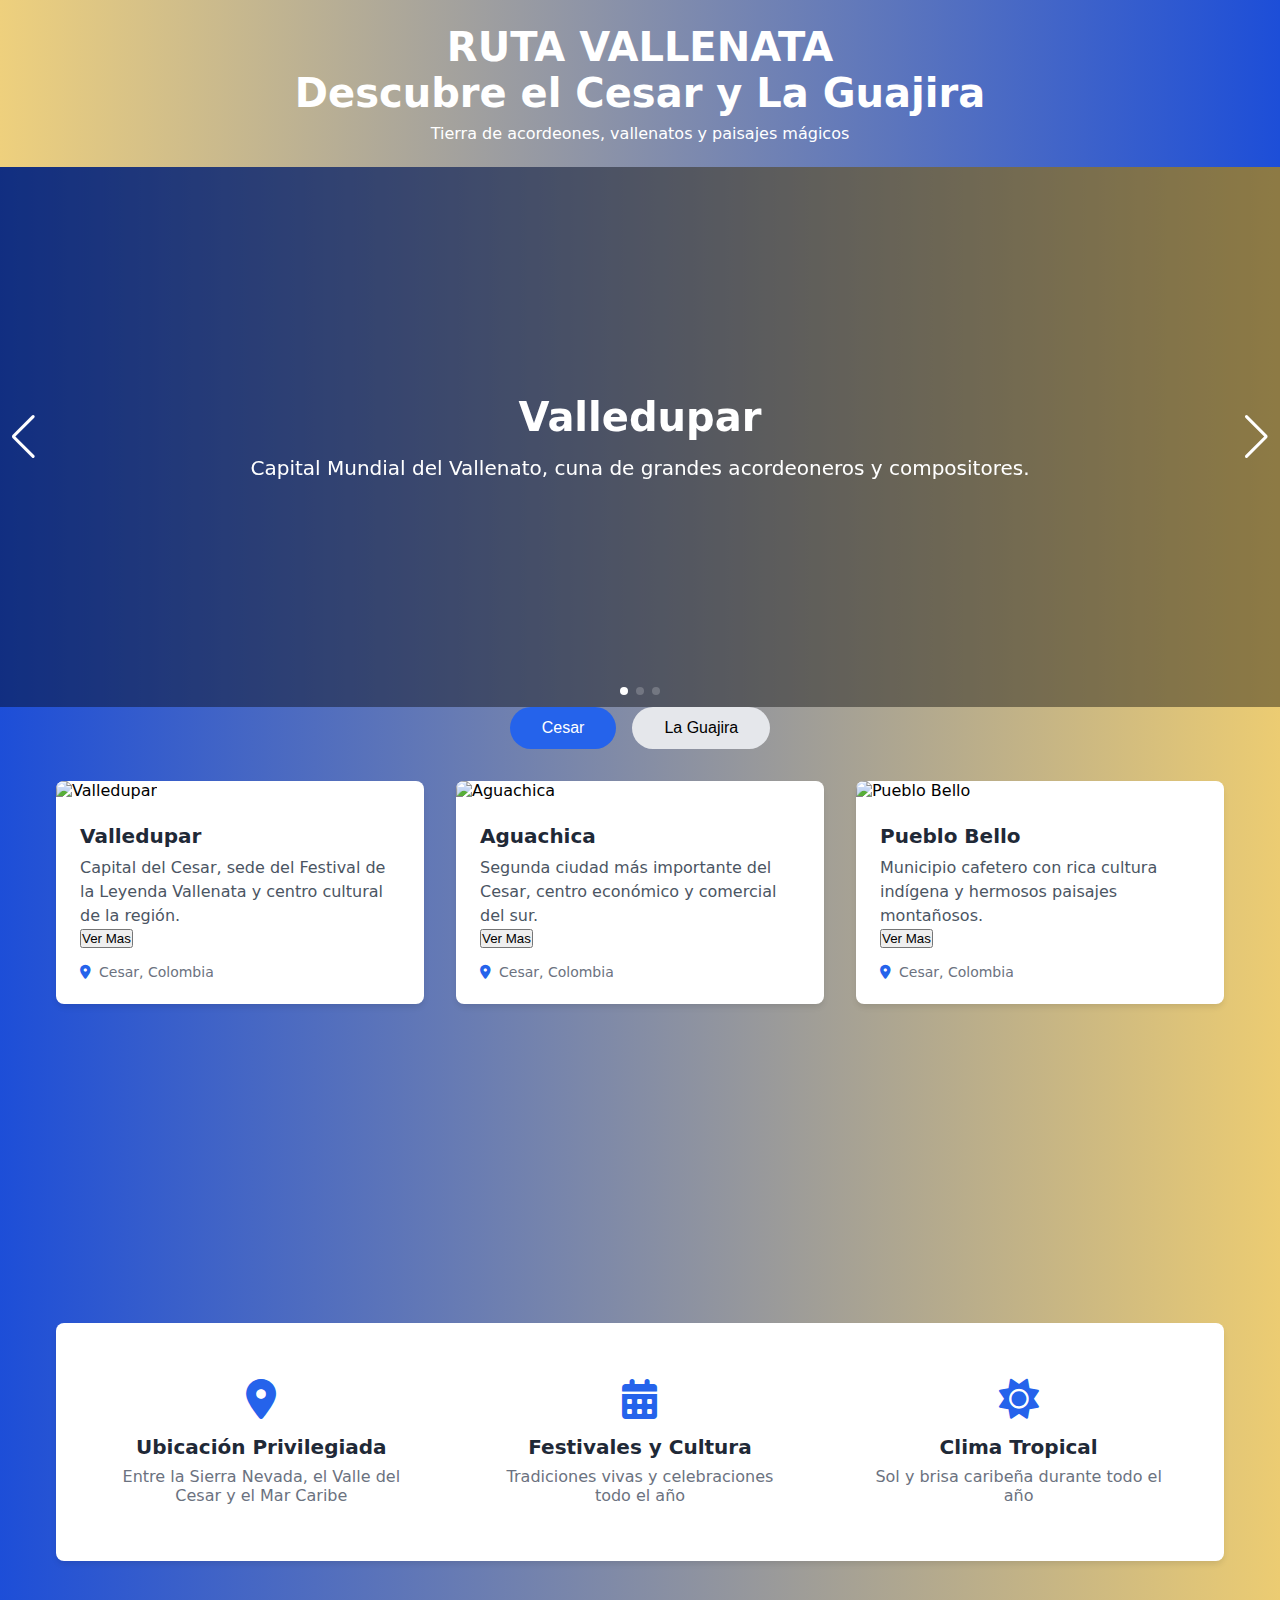
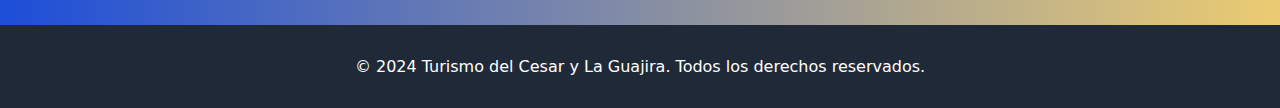
==== index.html @ 627a675b "Add files via upload" ====
<!DOCTYPE html>
<html lang="es">
<head>
    <meta charset="UTF-8">
    <meta name="viewport" content="width=device-width, initial-scale=1.0">
    <title>RUTA VALLENATA</title>
    <link rel="stylesheet" href="https://cdn.jsdelivr.net/npm/swiper@10/swiper-bundle.min.css">
    <link href="https://cdn.jsdelivr.net/npm/bootstrap@5.0.2/dist/css/bootstrap.min.css" rel="stylesheet" integrity="sha384-EVSTQN3/azprG1Anm3QDgpJLIm9Nao0Yz1ztcQTwFspd3yD65VohhpuuCOmLASjC" crossorigin="anonymous">
    <link rel="stylesheet" href="https://cdnjs.cloudflare.com/ajax/libs/font-awesome/6.0.0/css/all.min.css">
    <link rel="stylesheet" href="styles.css">
</head>
<body>
    <div class="min-h-screen">
        <header>
            <div align="center" class="container" >
               <h1 >RUTA VALLENATA</h1>
                <h1 >Descubre el Cesar y La Guajira</h1>
                <p >Tierra de acordeones, vallenatos y paisajes mágicos</p>
            </div>
        </header>

        <div class="hero">
            <div class="swiper">
                <div class="swiper-wrapper">
                    <div class="swiper-slide">
                        <div class="slide-content" style="background-image: url('https://upload.wikimedia.org/wikipedia/commons/thumb/6/67/Plaza_Valledupar.jpg/1200px-Plaza_Valledupar.jpg')">
                            <div class="overlay">
                                <h2>Valledupar</h2>
                                <p>Capital Mundial del Vallenato, cuna de grandes acordeoneros y compositores.</p>
                            </div>
                        </div>
                    </div>
                    <div class="swiper-slide">
                        <div class="slide-content" style="background-image: url('https://ecolodgecolombia.com/wp-content/uploads/2020/10/Cabo-de-la-Vela.jpg')">
                            <div class="overlay">
                                <h2>Cabo de la Vela</h2>
                                <p>Paraíso natural en La Guajira con playas vírgenes y atardeceres espectaculares.</p>
                            </div>
                        </div>
                    </div>
                    <div class="swiper-slide">
                        <div class="slide-content" style="background-image: url('https://siturcesar.com/multimedia/destinos/destino-2/portada.jpg')">
                            <div class="overlay">
                                <h2>Pueblo Bello</h2>
                                <p>Pueblo mágico rodeado de montañas y productor del mejor café orgánico.</p>
                            </div>
                        </div>
                    </div>
                </div>
                <div class="swiper-pagination"></div>
                <div class="swiper-button-prev"></div>
                <div class="swiper-button-next"></div>
            </div>
        </div>

        <main class="container">
            <div class="region-tabs">
                <button class="region-btn active" data-region="cesar">Cesar</button>
                <button class="region-btn" data-region="guajira">La Guajira</button>
            </div>

            <div class="destinations" id="cesar-destinations">
                <div class="card">
                    <img src="https://valledupar-cesar.gov.co/PublishingImages/VALLEDUPAR.jpeg" alt="Valledupar">
                    <div class="card-content">
                        <h3>Valledupar</h3>
                        <p>Capital del Cesar, sede del Festival de la Leyenda Vallenata y centro cultural de la región.</p>
                        <button onclick="window.location.href='valledupar.html'"  type="button" class="btn btn-info">Ver Mas</button>
                        <div class="location">
                            <i class="fas fa-map-marker-alt"></i>
                            <span>Cesar, Colombia</span>
                        </div>
                    </div>
                </div>






                
                <div class="card">
                    <img src="https://pelecanus.com.co/wp-content/uploads/2023/06/Cesar.jpg" alt="Aguachica">
                    <div class="card-content">
                        <h3>Aguachica</h3>
                        <p>Segunda ciudad más importante del Cesar, centro económico y comercial del sur.</p>
                        <button  onclick="window.location.href='aguachica.html'" type="button" class="btn btn-info">Ver Mas</button>
                        <div class="location">
                            <i class="fas fa-map-marker-alt"></i>
                            <span>Cesar, Colombia</span>
                        </div>
                    </div>
                </div>
                <div class="card">
                    <img src="https://viajaporcolombia.com/images/pueblo-bello-1.jpg" alt="Pueblo Bello">
                    <div class="card-content">
                        <h3>Pueblo Bello</h3>
                        <p>Municipio cafetero con rica cultura indígena y hermosos paisajes montañosos.</p>
                        <button onclick="window.location.href='pueblo_bello.html'"  type="button" class="btn btn-info">Ver Mas</button>
                        <div class="location">
                            <i class="fas fa-map-marker-alt"></i>
                            <span>Cesar, Colombia</span>
                        </div>
                    </div>
                </div>
                <div class="card">
                    <img src="https://siturcesar.com/multimedia/destinos/destino-3/imagen-0.jpg" alt="Manaure">
                    <div class="card-content">
                        <h3>Manaure Balcón del Cesar</h3>
                        <p>Mirador natural con clima templado y hermosos paisajes de la Serranía del Perijá.</p>
                        <button onclick="window.location.href='manaure.html'"   type="button" class="btn btn-info">Ver Mas</button>
                        <div class="location">
                            <i class="fas fa-map-marker-alt"></i>
                            <span>Cesar, Colombia</span>
                        </div>
                    </div>
                </div>
                <div class="card">
                    <img src="https://dynamic-media-cdn.tripadvisor.com/media/photo-o/1c/8a/68/7a/caption.jpg?w=400&h=300&s=1" alt="San Alberto">
                    <div class="card-content">
                        <h3>San Alberto</h3>
                        <p>Capital palmera de Colombia, rodeada de naturaleza y agricultura.</p>
                        <button onclick="window.location.href='san_alberto.html'"  type="button" class="btn btn-info">Ver Mas</button>
                        <div class="location">
                            <i class="fas fa-map-marker-alt"></i>
                            <span>Cesar, Colombia</span>
                        </div>
                    </div>
                </div>
            </div>

            <div class="destinations hidden" id="guajira-destinations">
                <div class="card">
                    <img src="https://teyunatours.com/wp-content/uploads/2021/04/Wayuu-Cabo-de-la-vela-experience-travel-teyuna-Guajira-desert-natives-sea-Colombia-beach.jpg" alt="Cabo de la Vela">
                    <div class="card-content">
                        <h3>Cabo de la Vela</h3>
                        <p>Destino turístico por excelencia, con playas vírgenes y deportes acuáticos.</p>
                        <button type="button" class="btn btn-info">Ver Mas</button>
                        <div class="location">
                            <i class="fas fa-map-marker-alt"></i>
                            <span>La Guajira, Colombia</span>
                        </div>
                    </div>
                </div>
                <div class="card">
                    <img src="https://turcol.co/wp-content/uploads/2022/04/cabo-de-la-vela-y-punta-gallinas-4.png" alt="Punta Gallinas">
                    <div class="card-content">
                        <h3>Punta Gallinas</h3>
                        <p>Punto más septentrional de Sudamérica, con dunas y paisajes desérticos únicos.</p>
                        <button type="button" class="btn btn-info">Ver Mas</button>
                        <div class="location">
                            <i class="fas fa-map-marker-alt"></i>
                            <span>La Guajira, Colombia</span>
                        </div>
                    </div>
                </div>
                <div class="card">
                    <img src="https://encrypted-tbn0.gstatic.com/images?q=tbn:ANd9GcQ-xIZVqWsAdvBWgRjPUQlE154An3kyF35bCg&s" alt="Palomino">
                    <div class="card-content">
                        <h3>Palomino</h3>
                        <p>Pueblo costero con playas paradisíacas y turismo ecológico.</p>
                        <button type="button" class="btn btn-info">Ver Mas</button>
                        <div class="location">
                            <i class="fas fa-map-marker-alt"></i>
                            <span>La Guajira, Colombia</span>
                        </div>
                    </div>
                </div>
                <div class="card">
                    <img src="https://regioncaribe.com.co/wp-content/uploads/2023/03/Noticias-de-Riohacha-La-Guajira.jpg" alt="Riohacha">
                    <div class="card-content">
                        <h3>Riohacha</h3>
                        <p>Capital de La Guajira, con su hermoso malecón y cultura wayúu.</p>
                        <button type="button" class="btn btn-info">Ver Mas</button>
                        <div class="location">
                            <i class="fas fa-map-marker-alt"></i>
                            <span>La Guajira, Colombia</span>
                        </div>
                    </div>
                </div>
            </div>

            <div class="features">
                <div class="feature">
                    <i class="fas fa-map-marker-alt"></i>
                    <h3>Ubicación Privilegiada</h3>
                    <p>Entre la Sierra Nevada, el Valle del Cesar y el Mar Caribe</p>
                </div>
                <div class="feature">
                    <i class="fas fa-calendar-alt"></i>
                    <h3>Festivales y Cultura</h3>
                    <p>Tradiciones vivas y celebraciones todo el año</p>
                </div>
                <div class="feature">
                    <i class="fas fa-sun"></i>
                    <h3>Clima Tropical</h3>
                    <p>Sol y brisa caribeña durante todo el año</p>
                </div>
            </div>
        </main>

        <footer>
            <div class="container">
                <p>© 2024 Turismo del Cesar y La Guajira. Todos los derechos reservados.</p>
            </div>
        </footer>
    </div>
    <script src="https://cdn.jsdelivr.net/npm/bootstrap@5.0.2/dist/js/bootstrap.bundle.min.js" integrity="sha384-MrcW6ZMFYlzcLA8Nl+NtUVF0sA7MsXsP1UyJoMp4YLEuNSfAP+JcXn/tWtIaxVXM" crossorigin="anonymous"></script>
    <script src="https://cdn.jsdelivr.net/npm/swiper@10/swiper-bundle.min.js"></script>
    <script src="script.js"></script>
</body>
</html>
---- styles.css ----
/* Base styles */
* {
    margin: 0;
    padding: 0;
    box-sizing: border-box;
}

body {
    font-family: 'Inter', system-ui, sans-serif;
    background: linear-gradient(to right, #1d4ed8, #eccc72);
    
    min-height: 100vh;
}

.container {
    max-width: 1200px;
    margin: 0 auto;
    padding: 0 1rem;
}

/* Header */
header {
    background: linear-gradient(to right, #eed07d, #1d4ed8);
    color: white;
    padding: 1.5rem 0;
}

header h1 {
    font-size: 2.5rem;
    font-weight: bold;
}

header p {
    margin-top: 0.5rem;
}

/* Hero Section */
.hero {
    height: 60vh;
    position: relative;
}

.swiper {
    width: 100%;
    height: 100%;
}

.slide-content {
    height: 100%;
    background-size: cover;
    background-position: center;
    position: relative;
}

.overlay {
    position: absolute;
    inset: 0;
    background: rgba(0, 0, 0, 0.4);
    display: flex;
    flex-direction: column;
    justify-content: center;
    align-items: center;
    color: white;
    text-align: center;
    padding: 2rem;
}

.overlay h2 {
    font-size: 2.5rem;
    font-weight: bold;
    margin-bottom: 1rem;
}

.overlay p {
    font-size: 1.25rem;
}

/* Main Content */
main {
    padding: 3rem 0;
}

/* Region Tabs */
.region-tabs {
    display: flex;
    justify-content: center;
    margin-bottom: 2rem;
}

.region-btn {
    padding: 0.75rem 2rem;
    margin: 0 0.5rem;
    border: none;
    border-radius: 9999px;
    background-color: #e5e7eb;
    cursor: pointer;
    transition: all 0.3s ease;
    font-size: 1rem;
    font-weight: 500;
}

.region-btn.active {
    background-color: #2563eb;
    color: white;
}

/* Destination Cards */
.destinations {
    display: grid;
    grid-template-columns: repeat(auto-fit, minmax(300px, 1fr));
    gap: 2rem;
    margin-bottom: 4rem;
}

.destinations.hidden {
    display: none;
}

.card {
    background: white;
    border-radius: 0.5rem;
    overflow: hidden;
    box-shadow: 0 4px 6px -1px rgba(0, 0, 0, 0.1);
    transition: transform 0.3s ease;
}

.card:hover {
    transform: translateY(-5px);
}

.card img {
    width: 100%;
    height: 200px;
    object-fit: cover;
}

.card-content {
    padding: 1.5rem;
}

.card h3 {
    font-size: 1.25rem;
    font-weight: bold;
    margin-bottom: 0.5rem;
    color: #1f2937;
}

.card p {
    color: #4b5563;
    line-height: 1.5;
}

.location {
    display: flex;
    align-items: center;
    color: #6b7280;
    font-size: 0.875rem;
    margin-top: 1rem;
}

.location i {
    margin-right: 0.5rem;
    color: #2563eb;
}

/* Features Section */
.features {
    display: grid;
    grid-template-columns: repeat(auto-fit, minmax(250px, 1fr));
    gap: 2rem;
    margin-top: 4rem;
    background-color: white;
    padding: 2rem;
    border-radius: 0.5rem;
    box-shadow: 0 4px 6px -1px rgba(0, 0, 0, 0.1);
}

.feature {
    text-align: center;
    padding: 1.5rem;
}

.feature i {
    font-size: 2.5rem;
    color: #2563eb;
    margin-bottom: 1rem;
}

.feature h3 {
    font-size: 1.25rem;
    font-weight: bold;
    margin-bottom: 0.5rem;
    color: #1f2937;
}

.feature p {
    color: #6b7280;
}

/* Footer */
footer {
    background-color: #1f2937;
    color: white;
    padding: 2rem 0;
    text-align: center;
    margin-top: 4rem;
}

/* Responsive Design */
@media (max-width: 768px) {
    header h1 {
        font-size: 2rem;
    }

    .overlay h2 {
        font-size: 2rem;
    }

    .overlay p {
        font-size: 1rem;
    }

    .region-btn {
        padding: 0.5rem 1.5rem;
        font-size: 0.875rem;
    }
}

/* Swiper Navigation Styles */
.swiper-button-next,
.swiper-button-prev {
    color: white !important;
}

.swiper-pagination-bullet {
    background: white !important;
}

.swiper-pagination-bullet-active {
    background: white !important;
}

.logort{
    width: 200px;
    height: 170px;
    
}
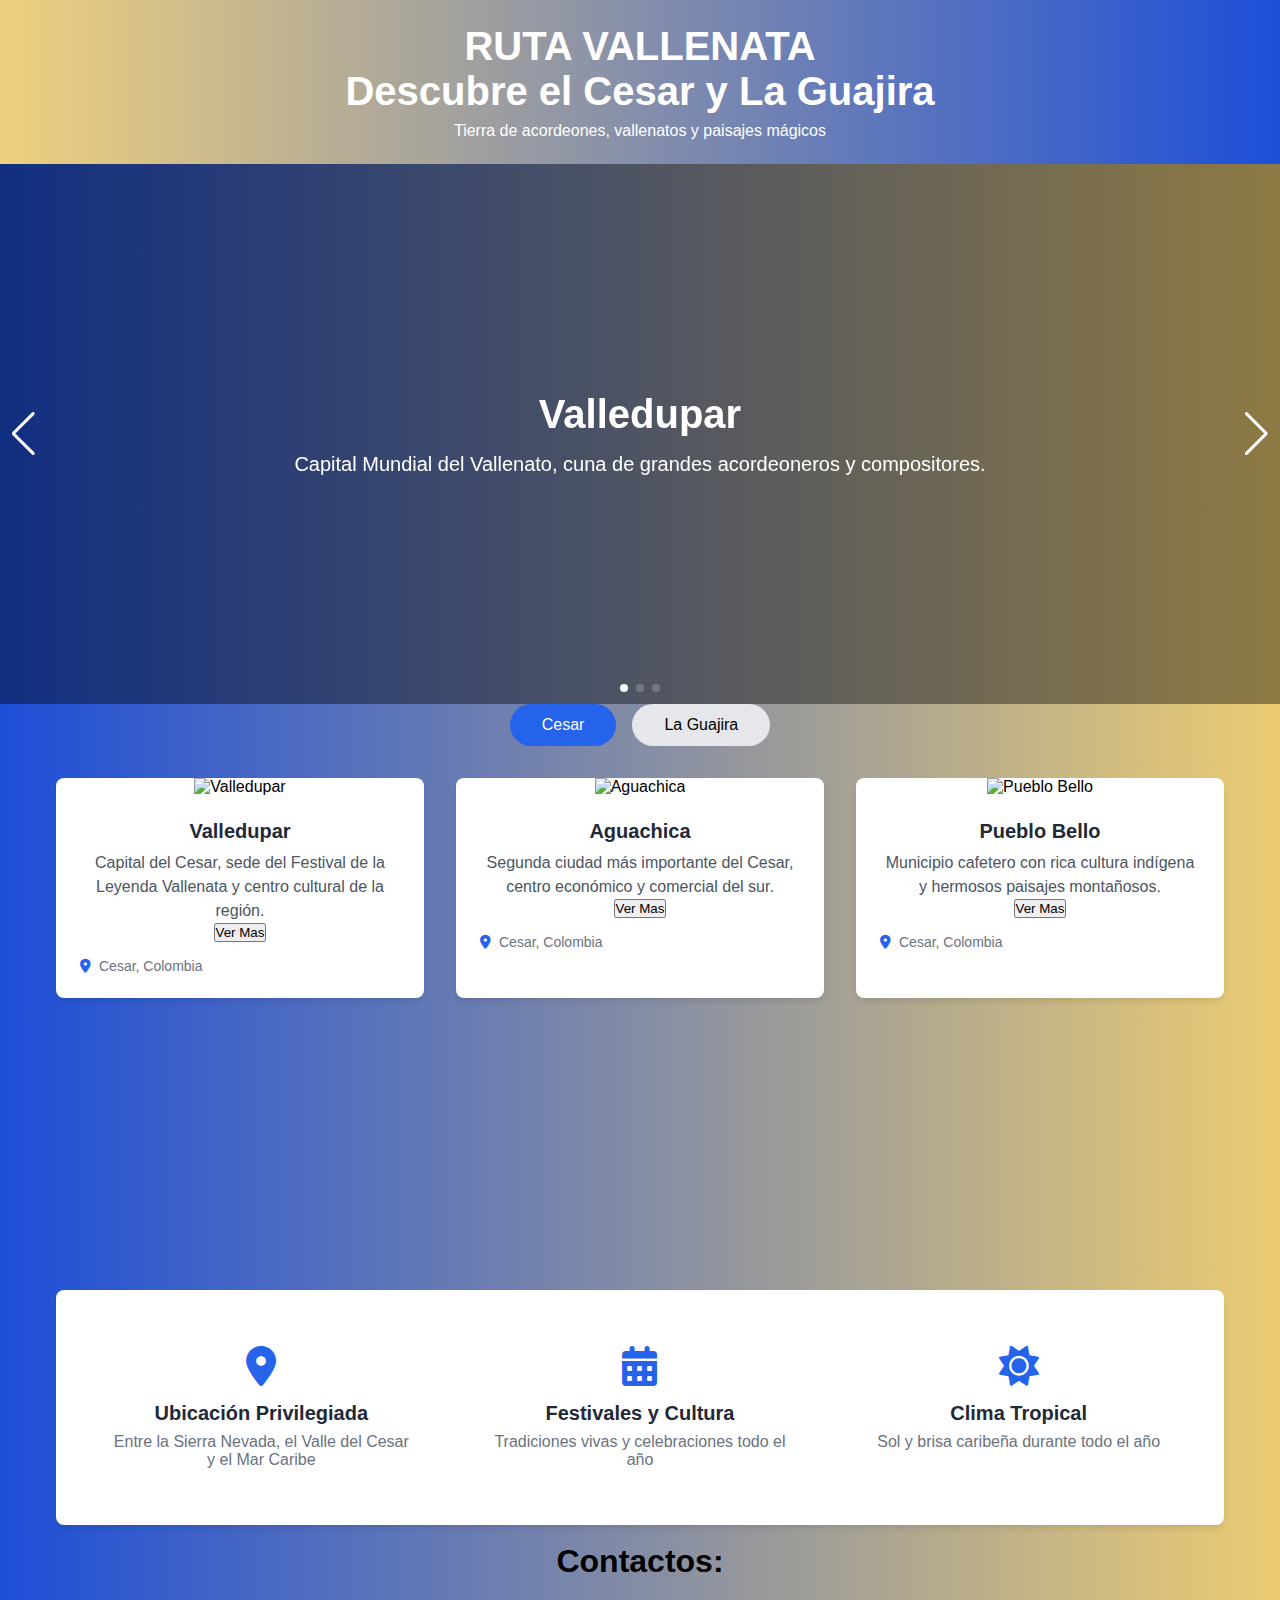
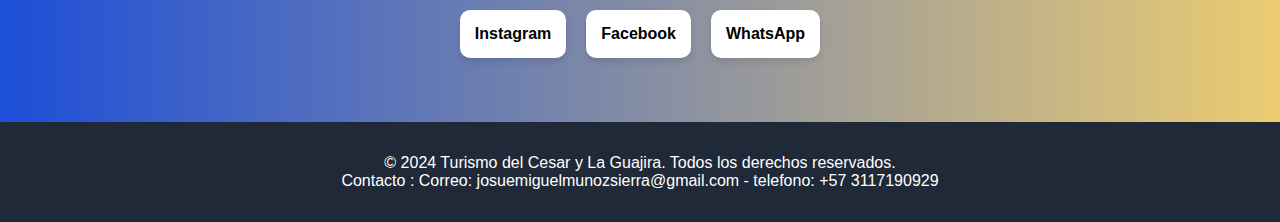
==== commit 664cdfb6: "Add files via upload" ====
--- a/index.html
+++ b/index.html
@@ -8,8 +8,39 @@
     <link href="https://cdn.jsdelivr.net/npm/bootstrap@5.0.2/dist/css/bootstrap.min.css" rel="stylesheet" integrity="sha384-EVSTQN3/azprG1Anm3QDgpJLIm9Nao0Yz1ztcQTwFspd3yD65VohhpuuCOmLASjC" crossorigin="anonymous">
     <link rel="stylesheet" href="https://cdnjs.cloudflare.com/ajax/libs/font-awesome/6.0.0/css/all.min.css">
     <link rel="stylesheet" href="styles.css">
+
+    <style>
+        body {
+            font-family: Arial, sans-serif;
+            text-align: center;
+            background-color: #f4f4f4;
+        }
+        .contactos {
+            display: flex;
+            justify-content: center;
+            gap: 20px;
+            margin-top: 30px;
+        }
+        .contacto {
+            background-color: white;
+            padding: 15px;
+            border-radius: 10px;
+            box-shadow: 0 4px 6px rgba(0,0,0,0.1);
+        }
+        .contacto a {
+            text-decoration: none;
+            color: black;
+            font-weight: bold;
+        }
+    </style>
+
+
+
+
 </head>
 <body>
+
+
     <div class="min-h-screen">
         <header>
             <div align="center" class="container" >
@@ -57,7 +88,10 @@
             <div class="region-tabs">
                 <button class="region-btn active" data-region="cesar">Cesar</button>
                 <button class="region-btn" data-region="guajira">La Guajira</button>
-            </div>
+                 </div>
+
+
+
 
             <div class="destinations" id="cesar-destinations">
                 <div class="card">
@@ -196,12 +230,28 @@
                     <h3>Clima Tropical</h3>
                     <p>Sol y brisa caribeña durante todo el año</p>
                 </div>
-            </div>
+
+            </div><br>
+
+         <H1 class="colorl">Contactos:</H1>
+            <div class="contactos">
+                <div class="contacto">
+                    <a href="https://www.instagram.com/" target="_blank">Instagram</a>
+                </div>
+                <div class="contacto">
+                    <a href="https://www.facebook.com/" target="_blank">Facebook</a>
+                </div>
+                <div class="contacto">
+                    <a href="https://wa.me/" target="_blank">WhatsApp</a>
+                </div>
+            </div>
+
         </main>
 
         <footer>
             <div class="container">
                 <p>© 2024 Turismo del Cesar y La Guajira. Todos los derechos reservados.</p>
+                <p>Contacto : Correo: josuemiguelmunozsierra@gmail.com  -  telefono: +57 3117190929</p>
             </div>
         </footer>
     </div>
